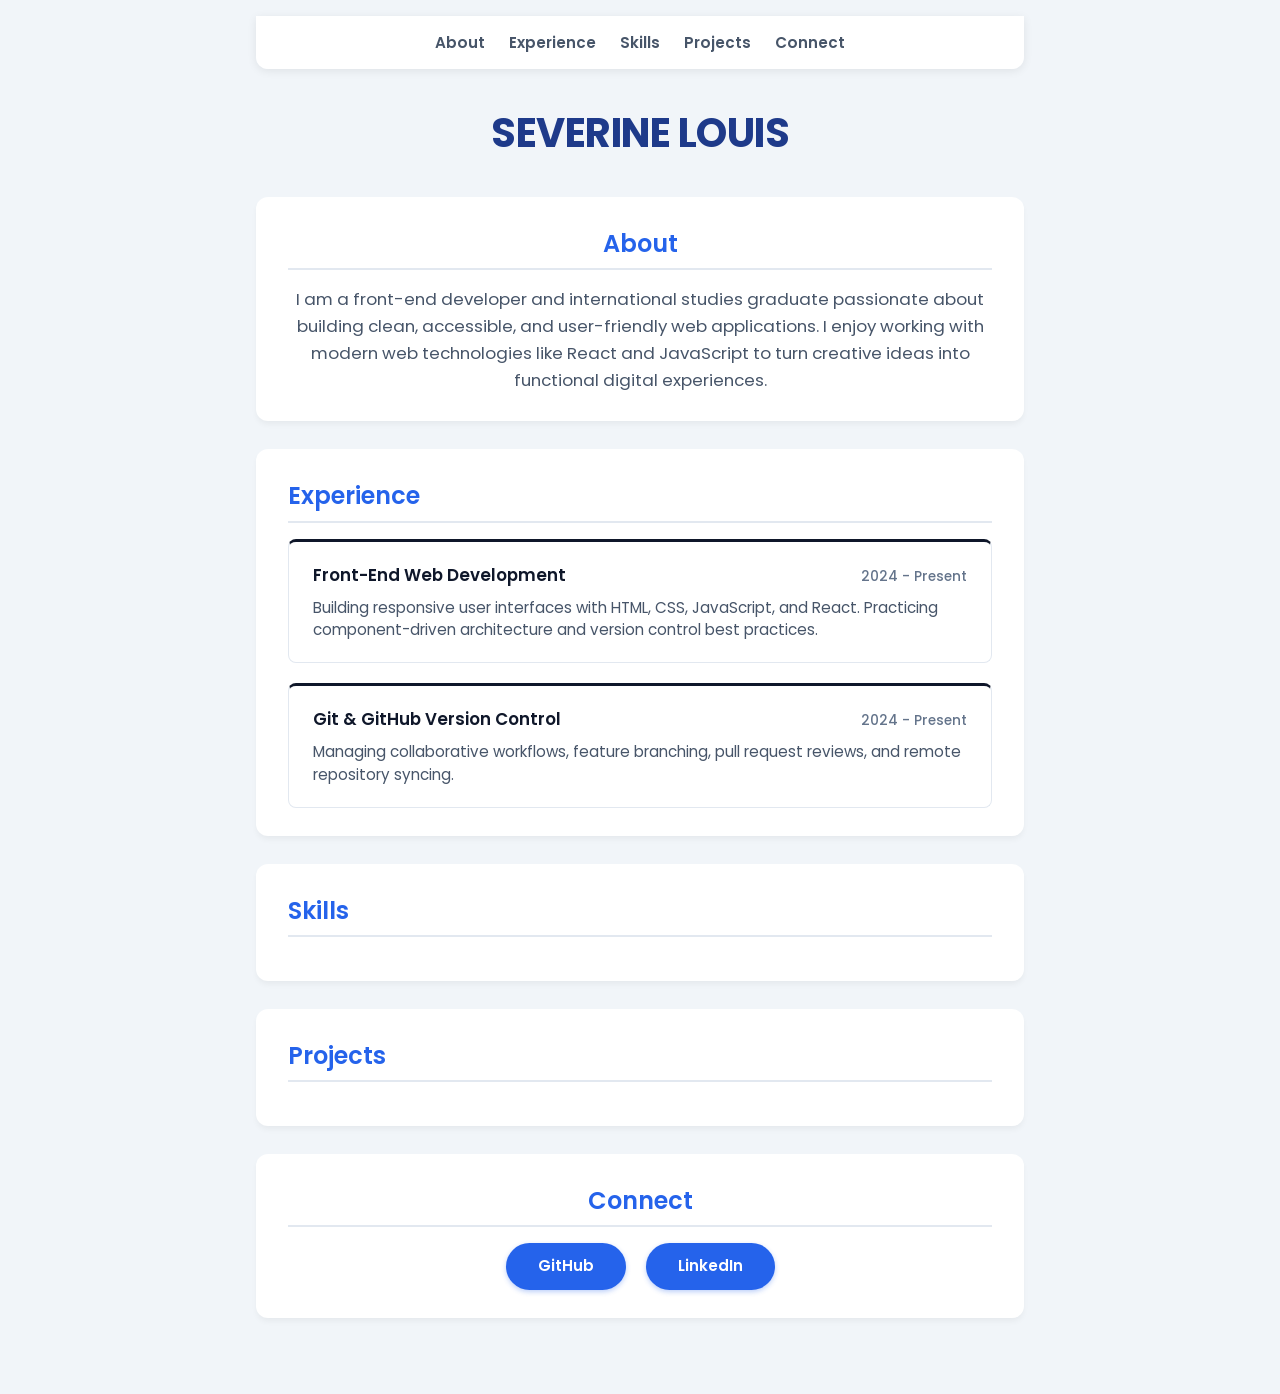
==== index.html @ 17b8cc05 "styling added" ====
<!doctype html>
<html lang="en">
  <head>
    <meta charset="UTF-8" />
    <meta name="viewport" content="width=device-width, initial-scale=1.0" />
    <meta
      name="description"
      content="Personal portfolio showcasing about me, coding experience, and connection links."
    />
    <meta
      name="keywords"
      content="Portfolio, Front-End Developer, JavaScript, Web Development"
    />
    <title>Severine Louis's Portfolio</title>
    
  
    <link rel="preconnect" href="https://fonts.googleapis.com" />
    <link rel="preconnect" href="https://fonts.gstatic.com" crossorigin />
    <link
      href="https://fonts.googleapis.com/css2?family=Poppins:ital,wght@0,300;0,400;0,500;0,600;0,700;1,400&display=swap"
      rel="stylesheet"
    />
    
    <link rel="stylesheet" href="css/index.css" />
  </head>
  <body>

  
    <header class="main-header">
      <nav class="navbar">
        <ul class="nav-links">
          <li><a href="#About">About</a></li>
          <li><a href="#Experience">Experience</a></li>
          <li><a href="#Skills">Skills</a></li>
          <li><a href="#Projects">Projects</a></li>
          <li><a href="#Connect">Connect</a></li>
        </ul>
      </nav>
    </header>

  
    <div class="hero-header">
      <h1>Severine Louis</h1>
    </div>

  
    <section id="About">
      <h2>About</h2>
      <p class="main-text">
        I am a front-end developer and international studies graduate passionate
        about building clean, accessible, and user-friendly web applications. I
        enjoy working with modern web technologies like React and JavaScript to
        turn creative ideas into functional digital experiences.
      </p>
    </section>


    <section id="Experience">
      <h2>Experience</h2>
      <ul class="experience-list">
        <li class="experience-card">
          <div class="job-header">
            <span class="job-title">Front-End Web Development</span>
            <span class="job-dates">2024 - Present</span>
          </div>
          <p class="job-description">
            Building responsive user interfaces with HTML, CSS, JavaScript, and React. Practicing component-driven architecture and version control best practices.
          </p>
        </li>
        <li class="experience-card">
          <div class="job-header">
            <span class="job-title">Git & GitHub Version Control</span>
            <span class="job-dates">2024 - Present</span>
          </div>
          <p class="job-description">
            Managing collaborative workflows, feature branching, pull request reviews, and remote repository syncing.
          </p>
        </li>
      </ul>
    </section>

   
    <section id="Skills">
      <h2>Skills</h2>
    </section>

   
    <section id="Projects">
      <h2>Projects</h2>
      <ul></ul>
    </section>

   
    <section id="Connect">
      <h2>Connect</h2>
      <ul class="connect-list">
        <li>
          <a href="https://github.com" target="_blank" rel="noopener noreferrer">GitHub</a>
        </li>
        <li>
          <a href="https://linkedin.com" target="_blank" rel="noopener noreferrer">LinkedIn</a>
        </li>
      </ul>
    </section>

  </body>
</html>
---- css/index.css ----
* {
  box-sizing: border-box;
  margin: 0;
  padding: 0;
}

html {
  scroll-behavior: smooth;
}

body {
  background-color: #f1f5f9;
  color: #334155;
  font-family: 'Poppins', sans-serif;
  line-height: 1.6;
  max-width: 800px;
  margin: 0 auto;
  padding: 1rem 1rem 3rem 1rem;
}


.main-header {
  position: sticky;
  top: 0;
  z-index: 100;
  background-color: rgba(255, 255, 255, 0.95);
  backdrop-filter: blur(8px);
  box-shadow: 0 2px 10px rgba(0, 0, 0, 0.08);
  border-radius: 0 0 12px 12px;
  margin-bottom: 2rem;
  padding: 0.85rem 1rem;
}

.nav-links {
  list-style: none;
  display: flex;
  justify-content: center;
  align-items: center;
  gap: 1.5rem;
  flex-wrap: wrap;
}

.nav-links a {
  text-decoration: none;
  color: #475569;
  font-weight: 600;
  font-size: 0.95rem;
  transition: color 0.2s ease;
}

.nav-links a:hover {
  color: #2563eb;
}


.hero-header {
  text-align: center;
  margin-bottom: 2rem;
}

h1 {
  font-size: 2.5rem;
  font-weight: 700;
  color: #1e3a8a;
  letter-spacing: -0.5px;
  text-transform: uppercase;
}

h2 {
  font-size: 1.5rem;
  font-weight: 600;
  color: #2563eb;
  margin-bottom: 1rem;
  border-bottom: 2px solid #e2e8f0;
  padding-bottom: 0.3rem;
}

section {
  background-color: #ffffff;
  padding: 1.75rem 2rem;
  border-radius: 12px;
  box-shadow: 0 4px 6px -1px rgba(0, 0, 0, 0.05);
  margin-bottom: 1.75rem;
}


#About {
  text-align: center;
}

#About p {
  color: #475569;
  font-size: 1.05rem;
}


.experience-list {
  list-style: none;
  display: flex;
  flex-direction: column;
  gap: 1.25rem;
}

.experience-card {
  background-color: #ffffff;
  border: 1px solid #e2e8f0;
  border-top: 3px solid #0f172a; /* Subtle dark slate top accent */
  padding: 1.25rem 1.5rem;
  border-radius: 8px;
  display: flex;
  flex-direction: column;
  gap: 0.5rem;
  transition: border-color 0.2s ease, box-shadow 0.2s ease;
}

.experience-card:hover {
  border-color: #cbd5e1;
  border-top-color: #2563eb;
  box-shadow: 0 4px 12px rgba(0, 0, 0, 0.05);
}

.job-header {
  display: flex;
  justify-content: space-between;
  align-items: baseline;
  flex-wrap: wrap;
  gap: 0.5rem;
}

.job-title {
  font-weight: 600;
  color: #0f172a;
  font-size: 1.05rem;
}

.job-dates {
  font-size: 0.85rem;
  font-weight: 500;
  color: #64748b; /* Clean text date, no background pill */
}

.job-description {
  color: #475569;
  font-size: 0.95rem;
  line-height: 1.5;
}


#Skills,
#Projects {
  min-height: 100px;
}


#Connect {
  text-align: center;
}

.connect-list {
  list-style: none;
  display: flex;
  justify-content: center;
  align-items: center;
  gap: 1.25rem;
  flex-wrap: wrap;
  margin-top: 0.5rem;
}

.connect-list a {
  display: inline-flex;
  align-items: center;
  justify-content: center;
  text-decoration: none;
  background-color: #2563eb;
  color: #ffffff;
  padding: 0.7rem 2rem;
  border-radius: 25px;
  font-weight: 600;
  font-size: 0.95rem;
  box-shadow: 0 2px 5px rgba(37, 99, 235, 0.3);
  transition: background-color 0.2s ease, transform 0.2s ease, box-shadow 0.2s ease;
}

.connect-list a:hover,
.connect-list a:focus {
  background-color: #1d4ed8;
  transform: translateY(-2px);
  box-shadow: 0 4px 10px rgba(29, 78, 216, 0.4);
}
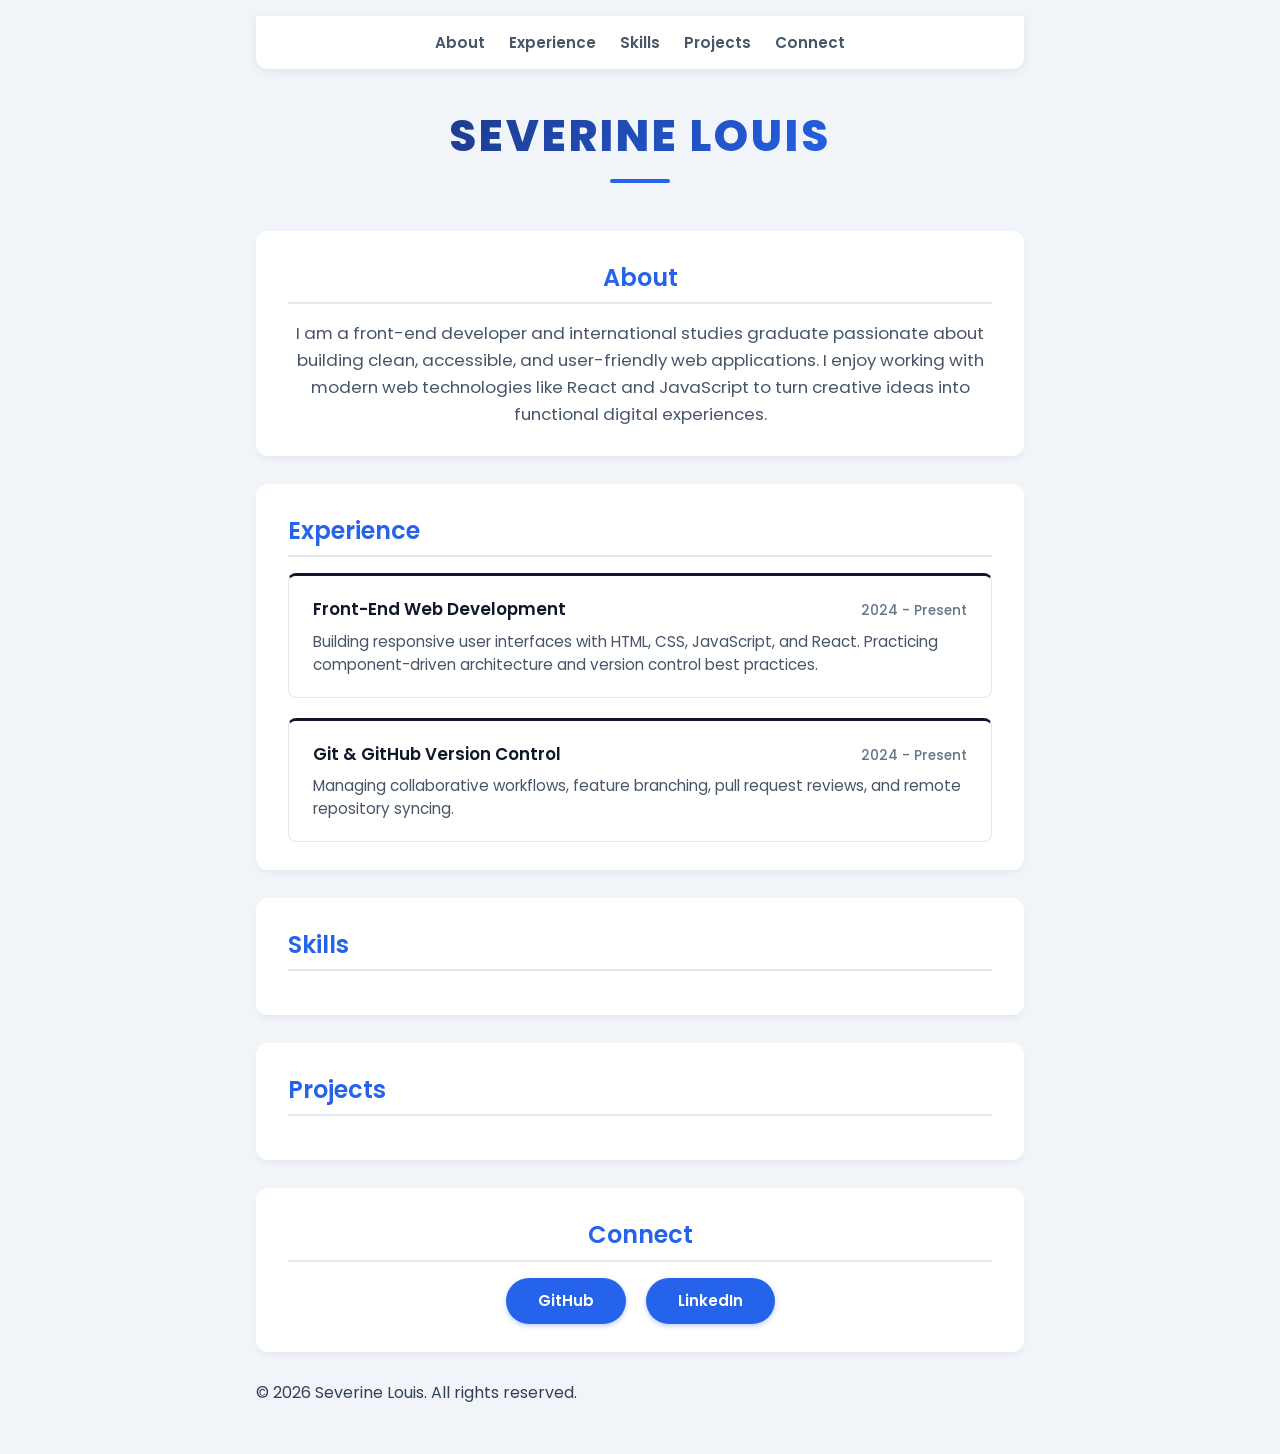
==== commit fb5ddead: "Initial footer and js setup" ====
--- a/index.html
+++ b/index.html
@@ -12,20 +12,17 @@
       content="Portfolio, Front-End Developer, JavaScript, Web Development"
     />
     <title>Severine Louis's Portfolio</title>
-    
-  
+
     <link rel="preconnect" href="https://fonts.googleapis.com" />
     <link rel="preconnect" href="https://fonts.gstatic.com" crossorigin />
     <link
       href="https://fonts.googleapis.com/css2?family=Poppins:ital,wght@0,300;0,400;0,500;0,600;0,700;1,400&display=swap"
       rel="stylesheet"
     />
-    
+
     <link rel="stylesheet" href="css/index.css" />
   </head>
   <body>
-
-  
     <header class="main-header">
       <nav class="navbar">
         <ul class="nav-links">
@@ -38,12 +35,10 @@
       </nav>
     </header>
 
-  
     <div class="hero-header">
       <h1>Severine Louis</h1>
     </div>
 
-  
     <section id="About">
       <h2>About</h2>
       <p class="main-text">
@@ -54,7 +49,6 @@
       </p>
     </section>
 
-
     <section id="Experience">
       <h2>Experience</h2>
       <ul class="experience-list">
@@ -64,7 +58,9 @@
             <span class="job-dates">2024 - Present</span>
           </div>
           <p class="job-description">
-            Building responsive user interfaces with HTML, CSS, JavaScript, and React. Practicing component-driven architecture and version control best practices.
+            Building responsive user interfaces with HTML, CSS, JavaScript, and
+            React. Practicing component-driven architecture and version control
+            best practices.
           </p>
         </li>
         <li class="experience-card">
@@ -73,35 +69,42 @@
             <span class="job-dates">2024 - Present</span>
           </div>
           <p class="job-description">
-            Managing collaborative workflows, feature branching, pull request reviews, and remote repository syncing.
+            Managing collaborative workflows, feature branching, pull request
+            reviews, and remote repository syncing.
           </p>
         </li>
       </ul>
     </section>
 
-   
     <section id="Skills">
       <h2>Skills</h2>
     </section>
 
-   
     <section id="Projects">
       <h2>Projects</h2>
       <ul></ul>
     </section>
 
-   
     <section id="Connect">
       <h2>Connect</h2>
       <ul class="connect-list">
         <li>
-          <a href="https://github.com" target="_blank" rel="noopener noreferrer">GitHub</a>
+          <a href="https://github.com" target="_blank" rel="noopener noreferrer"
+            >GitHub</a
+          >
         </li>
         <li>
-          <a href="https://linkedin.com" target="_blank" rel="noopener noreferrer">LinkedIn</a>
+          <a
+            href="https://linkedin.com"
+            target="_blank"
+            rel="noopener noreferrer"
+            >LinkedIn</a
+          >
         </li>
       </ul>
     </section>
 
+    <footer></footer>
+    <script src="js/index.js"></script>
   </body>
-</html>+</html>
--- a/css/index.css
+++ b/css/index.css
@@ -11,13 +11,12 @@
 body {
   background-color: #f1f5f9;
   color: #334155;
-  font-family: 'Poppins', sans-serif;
+  font-family: "Poppins", sans-serif;
   line-height: 1.6;
   max-width: 800px;
   margin: 0 auto;
   padding: 1rem 1rem 3rem 1rem;
 }
-
 
 .main-header {
   position: sticky;
@@ -52,18 +51,32 @@
   color: #2563eb;
 }
 
-
 .hero-header {
   text-align: center;
-  margin-bottom: 2rem;
+  margin: 1.5rem 0 2.5rem 0;
 }
 
 h1 {
-  font-size: 2.5rem;
-  font-weight: 700;
-  color: #1e3a8a;
-  letter-spacing: -0.5px;
+  font-size: 2.75rem;
+  font-weight: 800;
   text-transform: uppercase;
+  letter-spacing: 3px;
+  background: linear-gradient(135deg, #1e3a8a 0%, #2563eb 100%);
+  -webkit-background-clip: text;
+  -webkit-text-fill-color: transparent;
+  display: inline-block;
+  position: relative;
+  padding-bottom: 0.5rem;
+}
+
+h1::after {
+  content: "";
+  display: block;
+  width: 60px;
+  height: 4px;
+  background-color: #2563eb;
+  margin: 0.5rem auto 0 auto;
+  border-radius: 2px;
 }
 
 h2 {
@@ -83,7 +96,6 @@
   margin-bottom: 1.75rem;
 }
 
-
 #About {
   text-align: center;
 }
@@ -93,7 +105,6 @@
   font-size: 1.05rem;
 }
 
-
 .experience-list {
   list-style: none;
   display: flex;
@@ -104,13 +115,15 @@
 .experience-card {
   background-color: #ffffff;
   border: 1px solid #e2e8f0;
-  border-top: 3px solid #0f172a; /* Subtle dark slate top accent */
+  border-top: 3px solid #0f172a;
   padding: 1.25rem 1.5rem;
   border-radius: 8px;
   display: flex;
   flex-direction: column;
   gap: 0.5rem;
-  transition: border-color 0.2s ease, box-shadow 0.2s ease;
+  transition:
+    border-color 0.2s ease,
+    box-shadow 0.2s ease;
 }
 
 .experience-card:hover {
@@ -136,7 +149,7 @@
 .job-dates {
   font-size: 0.85rem;
   font-weight: 500;
-  color: #64748b; /* Clean text date, no background pill */
+  color: #64748b;
 }
 
 .job-description {
@@ -145,12 +158,10 @@
   line-height: 1.5;
 }
 
-
 #Skills,
 #Projects {
   min-height: 100px;
 }
-
 
 #Connect {
   text-align: center;
@@ -178,7 +189,10 @@
   font-weight: 600;
   font-size: 0.95rem;
   box-shadow: 0 2px 5px rgba(37, 99, 235, 0.3);
-  transition: background-color 0.2s ease, transform 0.2s ease, box-shadow 0.2s ease;
+  transition:
+    background-color 0.2s ease,
+    transform 0.2s ease,
+    box-shadow 0.2s ease;
 }
 
 .connect-list a:hover,
@@ -186,4 +200,4 @@
   background-color: #1d4ed8;
   transform: translateY(-2px);
   box-shadow: 0 4px 10px rgba(29, 78, 216, 0.4);
-}+}
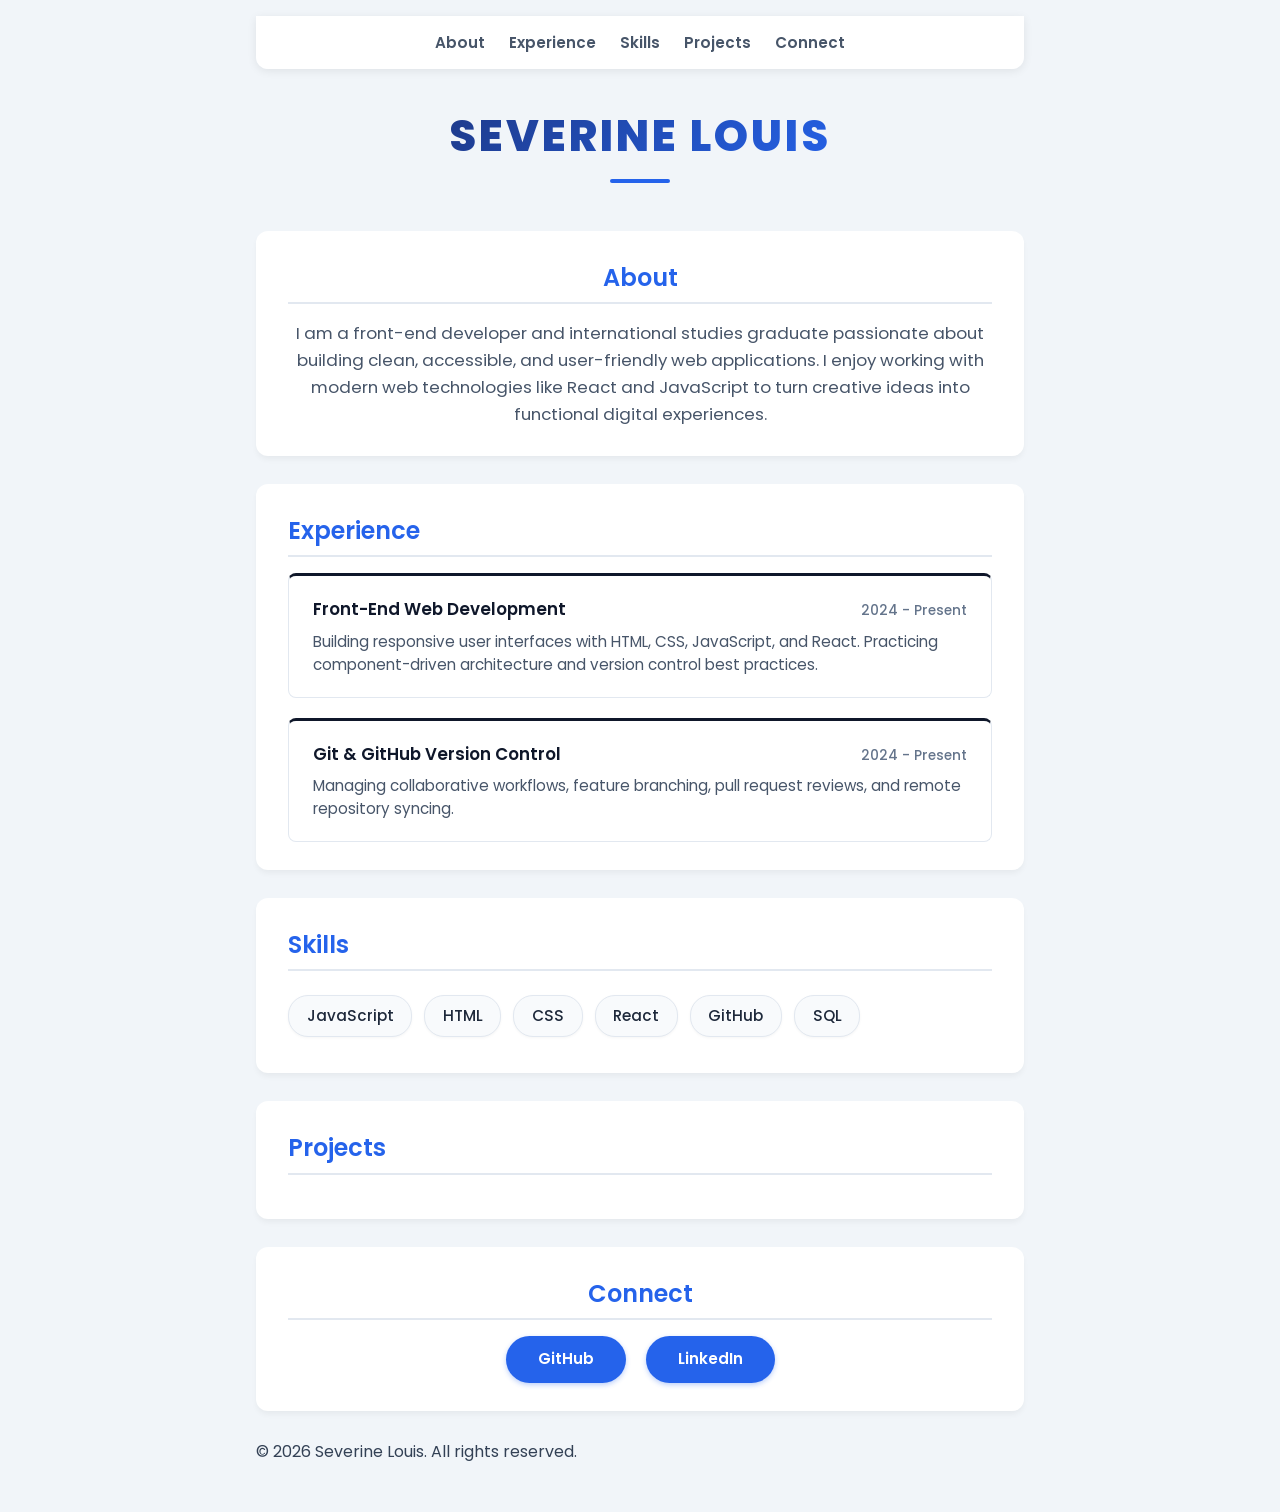
==== commit a25c9f74: "Created list of skills and styled" ====
--- a/index.html
+++ b/index.html
@@ -78,6 +78,7 @@
 
     <section id="Skills">
       <h2>Skills</h2>
+      <ul></ul>
     </section>
 
     <section id="Projects">
--- a/css/index.css
+++ b/css/index.css
@@ -163,6 +163,45 @@
   min-height: 100px;
 }
 
+#Skills ul {
+  list-style: none;
+  display: flex;
+  flex-wrap: wrap;
+  gap: 0.75rem;
+  padding: 0.5rem 0;
+}
+
+#Skills li {
+  background-color: #f8fafc;
+  color: #1e293b;
+  border: 1px solid #e2e8f0;
+  font-weight: 500;
+  font-size: 0.95rem;
+  padding: 0.5rem 1.1rem;
+  border-radius: 20px;
+  box-shadow: 0 1px 3px rgba(0, 0, 0, 0.04);
+  transition: all 0.2s ease;
+  cursor: default;
+}
+
+
+#Skills li:hover {
+  background-color: #2563eb;
+  color: #ffffff;
+  border-color: #2563eb;
+  transform: translateY(-2px);
+  box-shadow: 0 4px 8px rgba(37, 99, 235, 0.25);
+}
+
+
+
+
+
+
+
+
+
+
 #Connect {
   text-align: center;
 }
@@ -201,3 +240,7 @@
   transform: translateY(-2px);
   box-shadow: 0 4px 10px rgba(29, 78, 216, 0.4);
 }
+
+
+
+
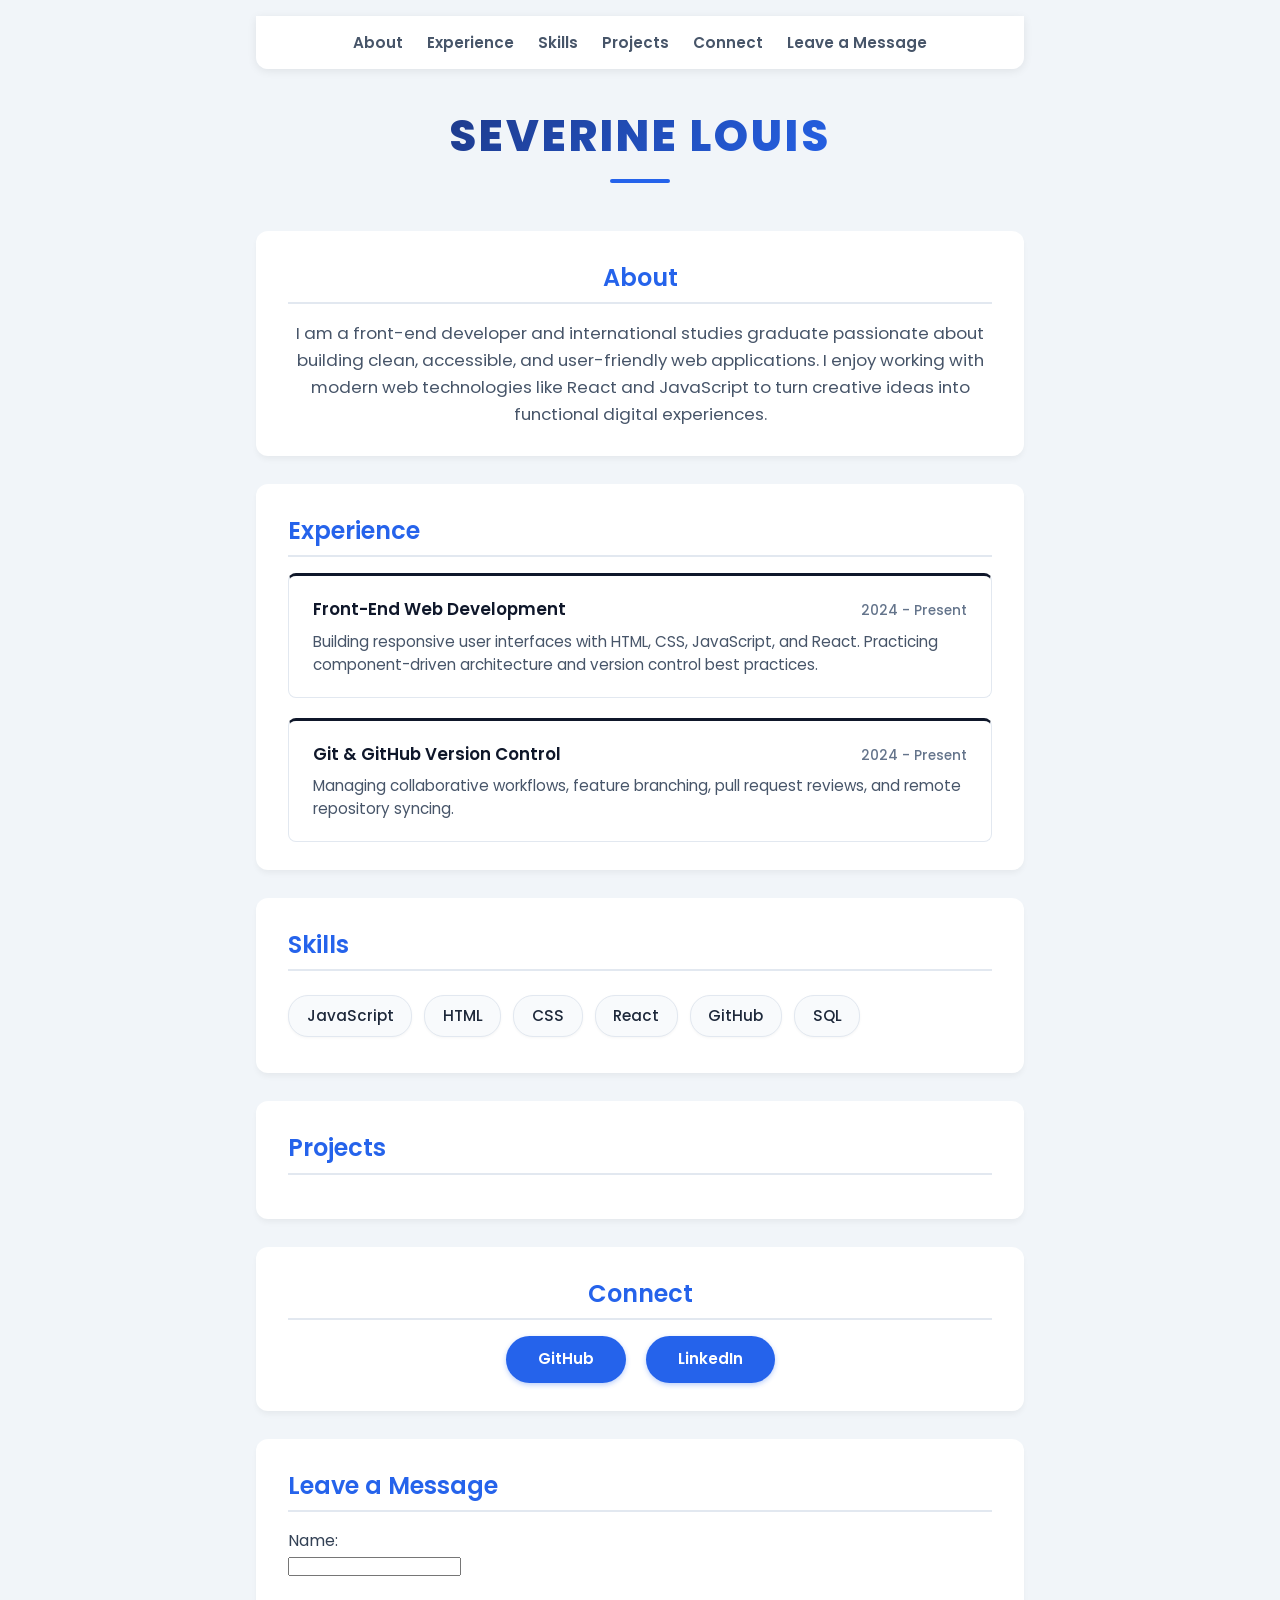
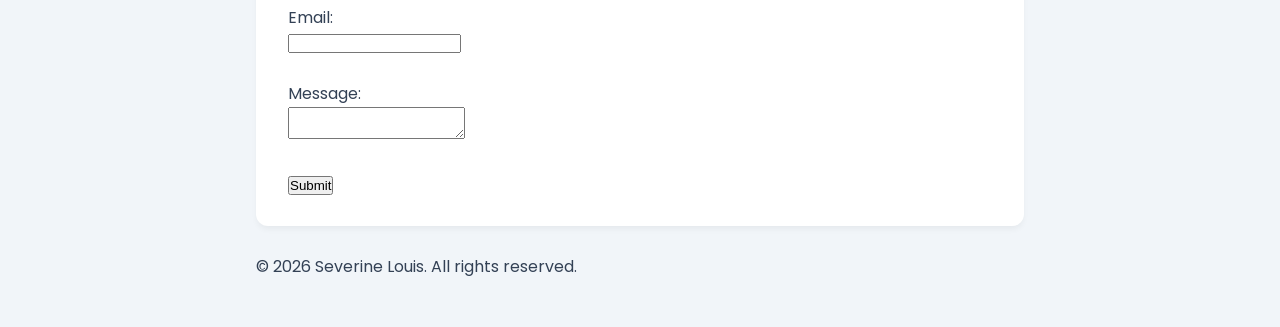
==== commit 0035b3e5: "Added new section with nav link and inputs" ====
--- a/index.html
+++ b/index.html
@@ -31,6 +31,7 @@
           <li><a href="#Skills">Skills</a></li>
           <li><a href="#Projects">Projects</a></li>
           <li><a href="#Connect">Connect</a></li>
+          <li><a href="#Leave-a-Message">Leave a Message</a></li>
         </ul>
       </nav>
     </header>
@@ -105,7 +106,23 @@
       </ul>
     </section>
 
+    <section id="Leave-a-Message">
+      <h2>Leave a Message</h2>
+      <form name="leave_message">
+        <label for="usersName">Name:</label><br />
+        <input type="text" id="usersName" name="usersName" required /><br /><br />
+
+        <label for="usersEmail">Email:</label><br />
+        <input type="email" id="usersEmail" name="usersEmail" required /><br /><br />
+
+        <label for="usersMessage">Message:</label><br />
+        <textarea id="usersMessage" name="usersMessage" required></textarea><br /><br />
+
+        <button type="submit">Submit</button>
+      </form>
+    </section>
+
     <footer></footer>
     <script src="js/index.js"></script>
   </body>
-</html>
+</html>
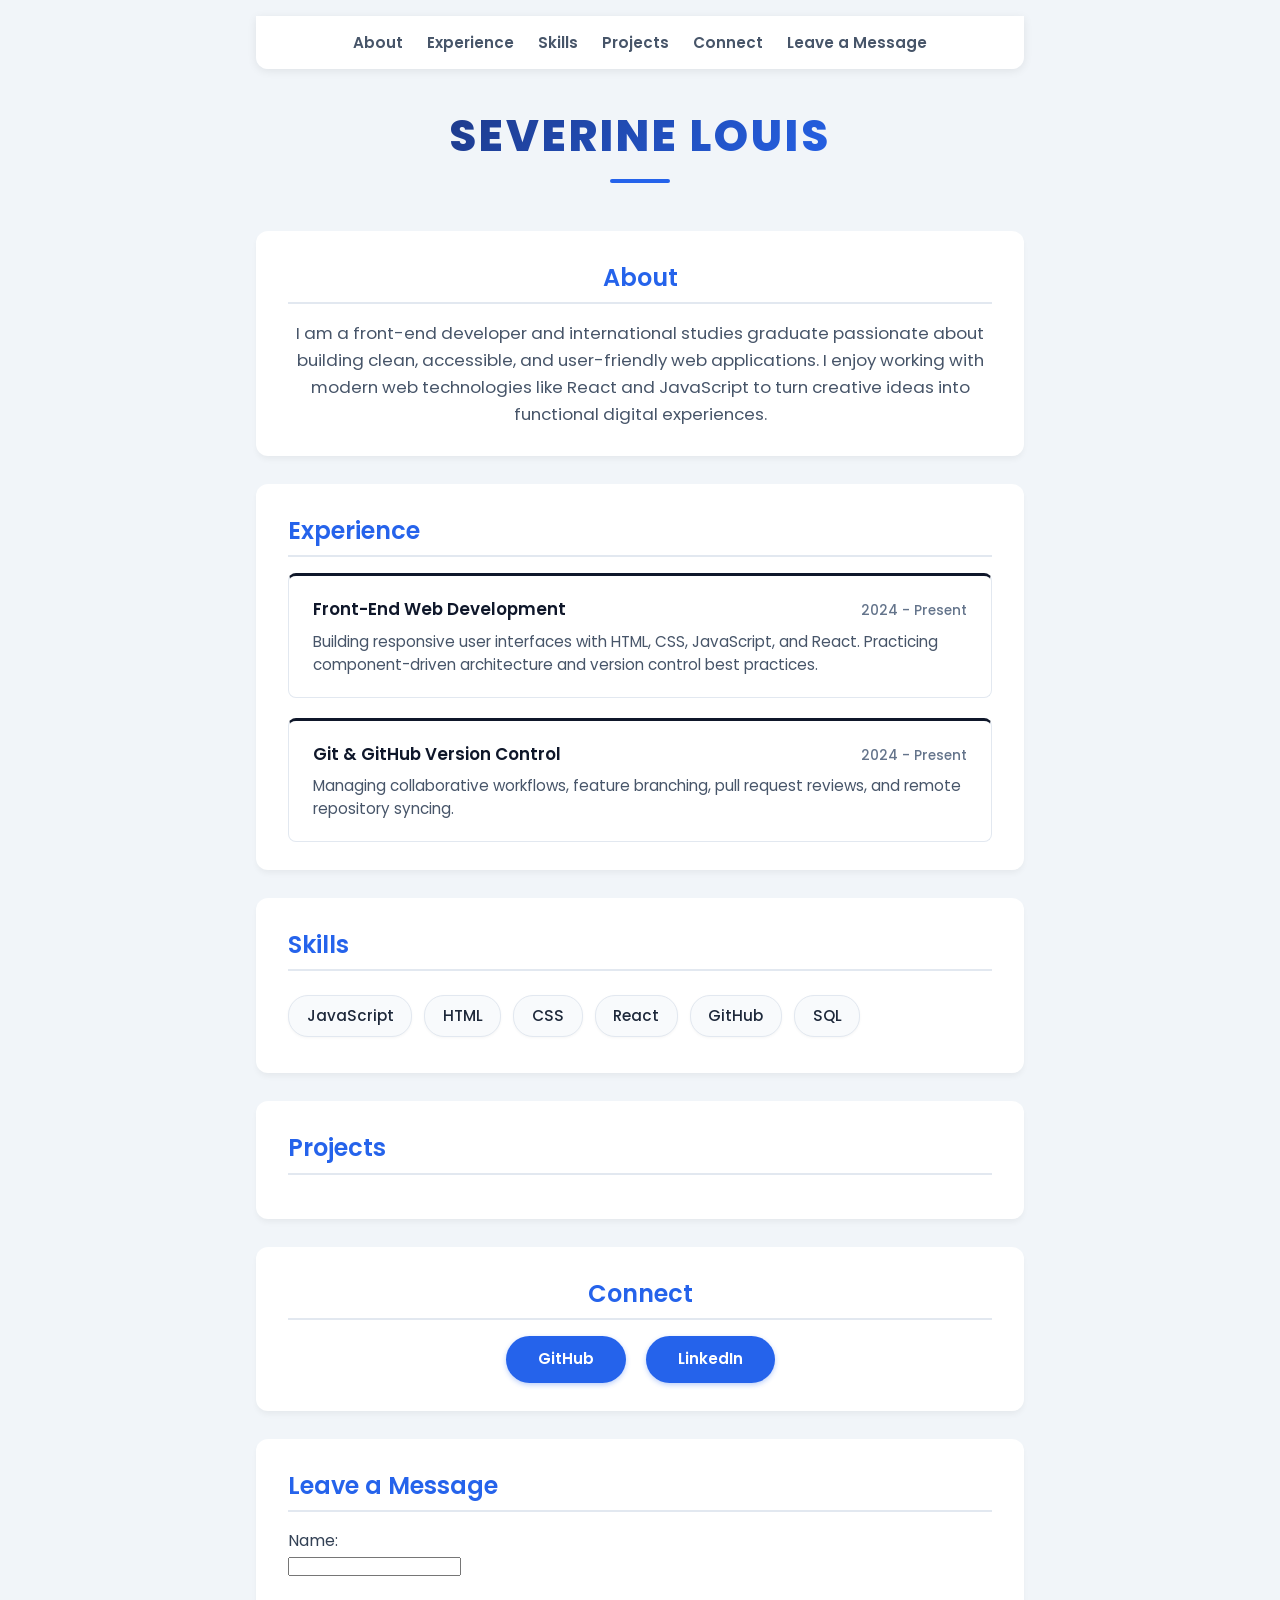
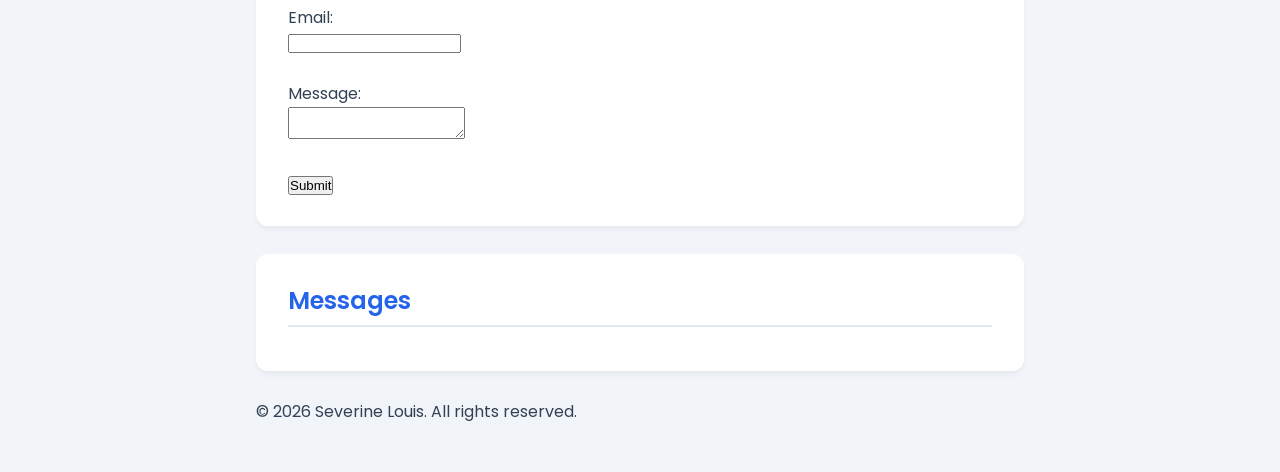
==== commit 1ea47d97: "created message list section" ====
--- a/index.html
+++ b/index.html
@@ -122,6 +122,11 @@
       </form>
     </section>
 
+    <section id="messages">
+      <h2>Messages</h2>
+      <ul></ul>
+    </section>
+
     <footer></footer>
     <script src="js/index.js"></script>
   </body>
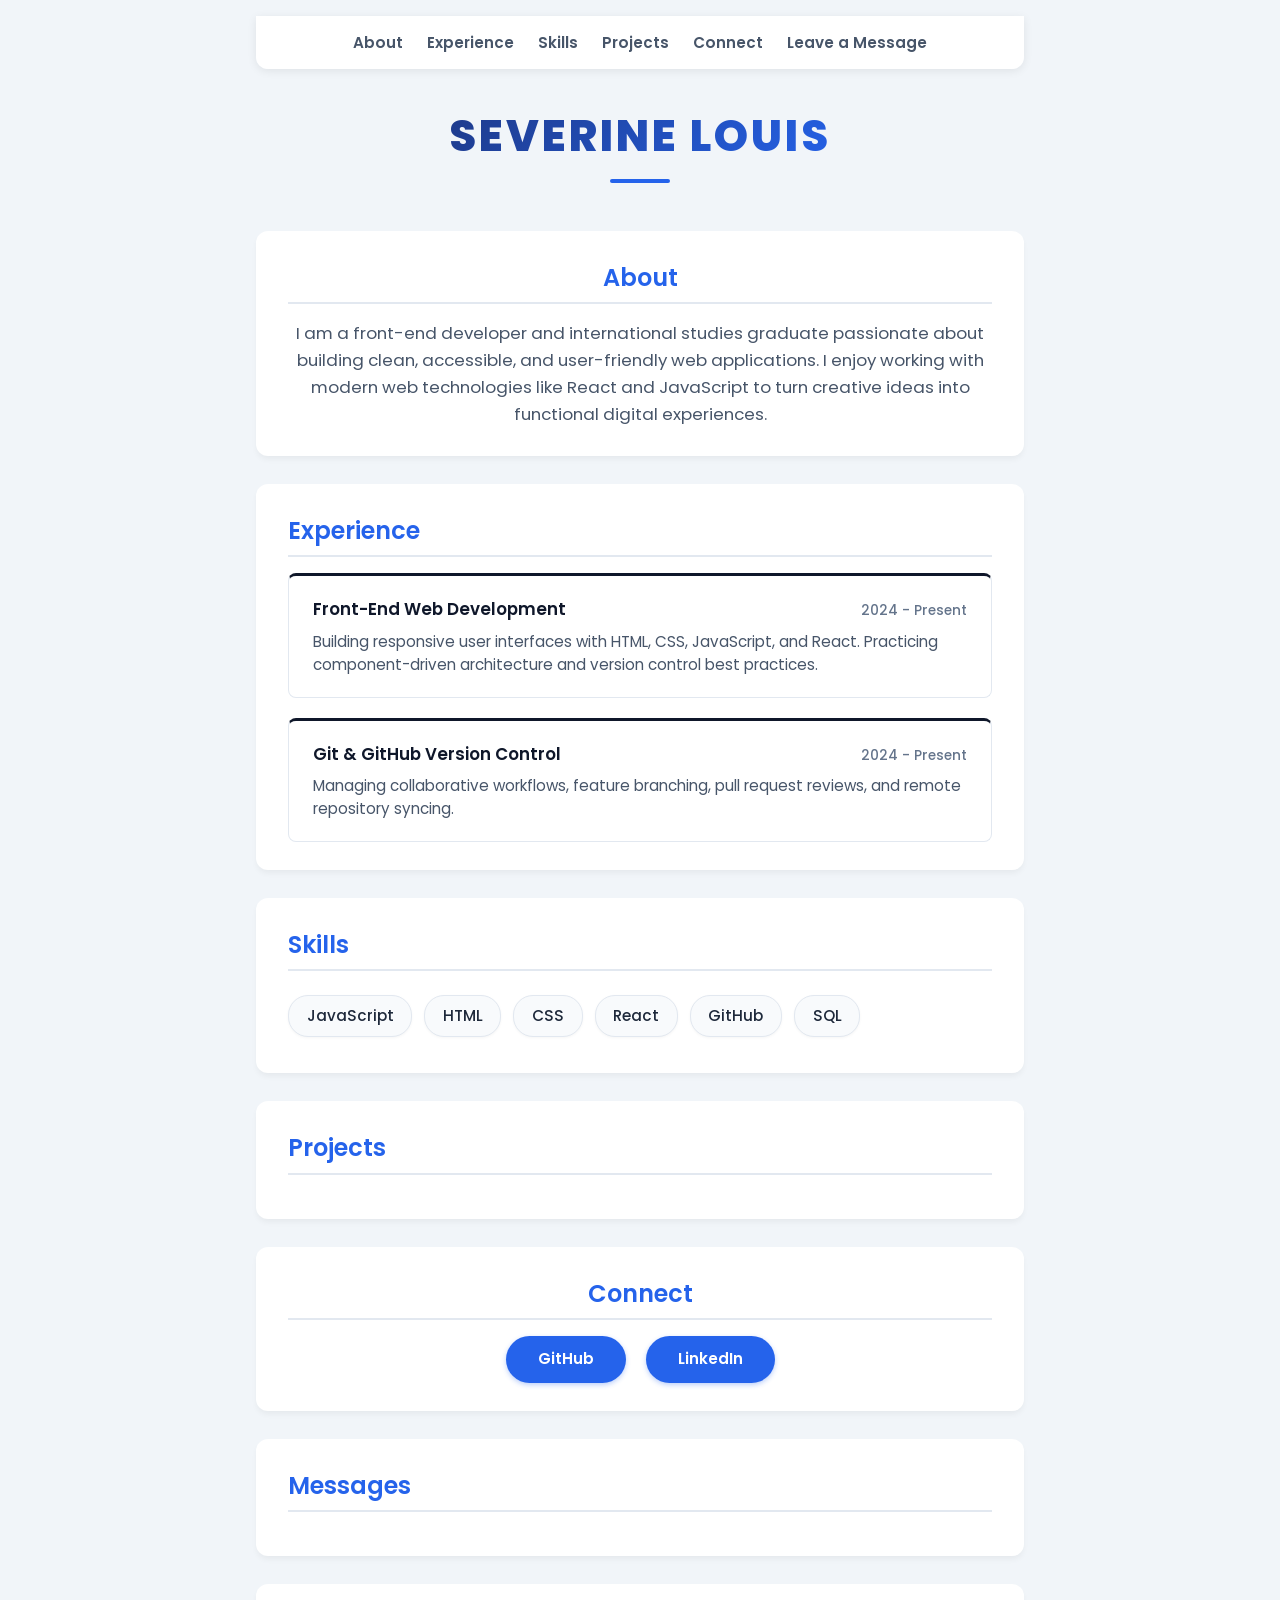
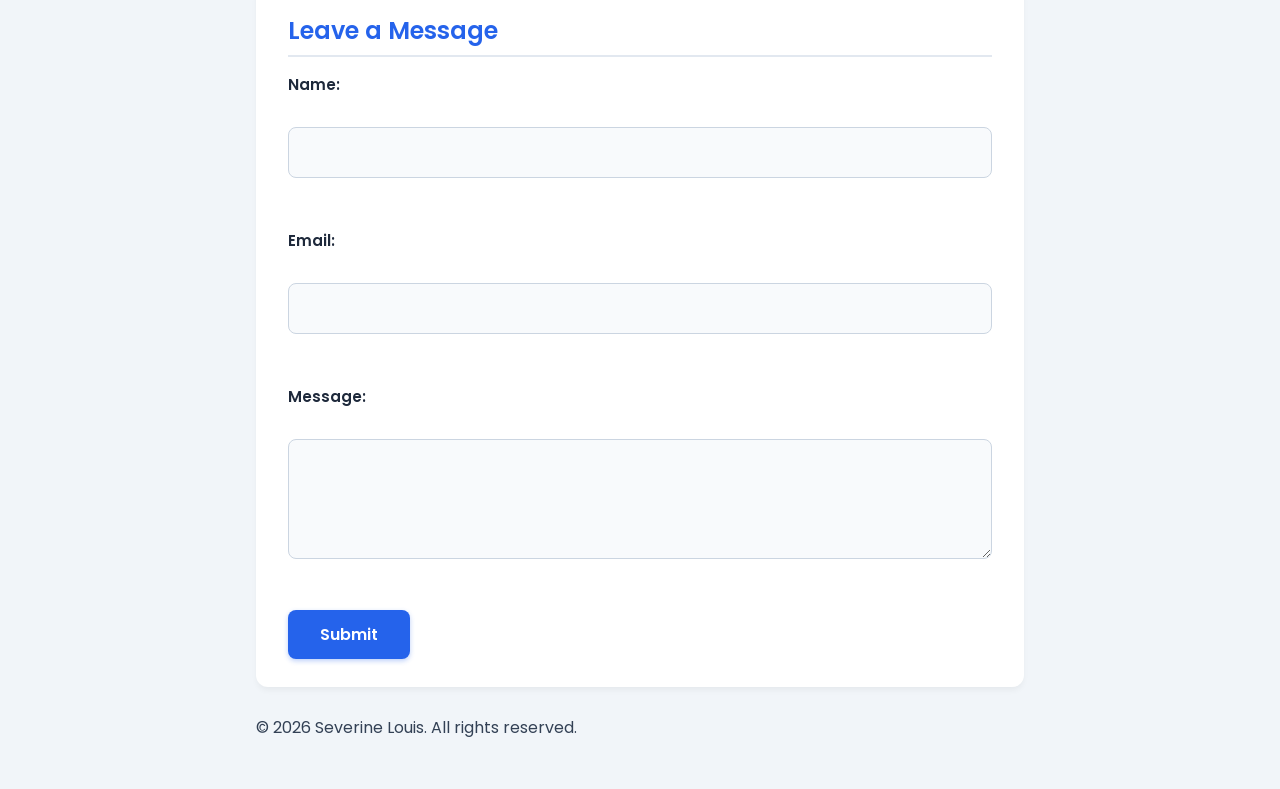
==== commit 0d52933e: "Fixed airhub's structure issue" ====
--- a/index.html
+++ b/index.html
@@ -106,6 +106,13 @@
       </ul>
     </section>
 
+  
+    <section id="messages">
+      <h2>Messages</h2>
+      <ul></ul>
+    </section>
+
+   
     <section id="Leave-a-Message">
       <h2>Leave a Message</h2>
       <form name="leave_message">
@@ -122,11 +129,6 @@
       </form>
     </section>
 
-    <section id="messages">
-      <h2>Messages</h2>
-      <ul></ul>
-    </section>
-
     <footer></footer>
     <script src="js/index.js"></script>
   </body>
--- a/css/index.css
+++ b/css/index.css
@@ -184,7 +184,6 @@
   cursor: default;
 }
 
-
 #Skills li:hover {
   background-color: #2563eb;
   color: #ffffff;
@@ -192,15 +191,6 @@
   transform: translateY(-2px);
   box-shadow: 0 4px 8px rgba(37, 99, 235, 0.25);
 }
-
-
-
-
-
-
-
-
-
 
 #Connect {
   text-align: center;
@@ -243,4 +233,143 @@
 
 
 
-
+#Leave-a-Message form {
+  display: flex;
+  flex-direction: column;
+}
+
+#Leave-a-Message label {
+  font-weight: 600;
+  font-size: 0.95rem;
+  color: #1e293b;
+  margin-bottom: 0.25rem;
+}
+
+#Leave-a-Message input[type="text"],
+#Leave-a-Message input[type="email"],
+#Leave-a-Message textarea {
+  width: 100%;
+  font-family: inherit;
+  font-size: 1rem;
+  padding: 0.75rem 1rem;
+  border: 1px solid #cbd5e1;
+  border-radius: 8px;
+  background-color: #f8fafc;
+  color: #0f172a;
+  transition: border-color 0.2s ease, box-shadow 0.2s ease;
+}
+
+#Leave-a-Message input[type="text"]:focus,
+#Leave-a-Message input[type="email"]:focus,
+#Leave-a-Message textarea:focus {
+  outline: none;
+  border-color: #2563eb;
+  background-color: #ffffff;
+  box-shadow: 0 0 0 3px rgba(37, 99, 235, 0.15);
+}
+
+#Leave-a-Message textarea {
+  min-height: 120px;
+  resize: vertical;
+}
+
+#Leave-a-Message button[type="submit"] {
+  align-self: flex-start;
+  min-height: 48px;
+  padding: 0.75rem 2rem;
+  font-family: inherit;
+  font-size: 1rem;
+  font-weight: 600;
+  color: #ffffff;
+  background-color: #2563eb;
+  border: none;
+  border-radius: 8px;
+  cursor: pointer;
+  box-shadow: 0 2px 5px rgba(37, 99, 235, 0.3);
+  transition: background-color 0.2s ease, transform 0.2s ease, box-shadow 0.2s ease;
+}
+
+#Leave-a-Message button[type="submit"]:hover,
+#Leave-a-Message button[type="submit"]:focus {
+  background-color: #1d4ed8;
+  transform: translateY(-2px);
+  box-shadow: 0 4px 10px rgba(29, 78, 216, 0.4);
+}
+
+
+#messages ul {
+  list-style: none;
+  display: flex;
+  flex-direction: column;
+  gap: 1rem;
+}
+
+#messages li {
+  background-color: #f8fafc;
+  border: 1px solid #e2e8f0;
+  border-left: 4px solid #2563eb;
+  padding: 1rem 1.25rem;
+  border-radius: 8px;
+  display: flex;
+  justify-content: space-between;
+  align-items: center;
+  flex-wrap: wrap;
+  gap: 0.75rem;
+}
+
+#messages li a {
+  color: #2563eb;
+  font-weight: 600;
+  text-decoration: none;
+}
+
+#messages li a:hover {
+  text-decoration: underline;
+}
+
+#messages li span {
+  color: #334155;
+  flex: 1 1 200px;
+}
+
+#messages li button {
+  min-height: 38px;
+  padding: 0.4rem 1rem;
+  font-family: inherit;
+  font-size: 0.85rem;
+  font-weight: 600;
+  color: #ef4444;
+  background-color: #fef2f2;
+  border: 1px solid #fca5a5;
+  border-radius: 6px;
+  cursor: pointer;
+  transition: background-color 0.2s ease, color 0.2s ease;
+}
+
+#messages li button:hover,
+#messages li button:focus {
+  background-color: #ef4444;
+  color: #ffffff;
+  border-color: #ef4444;
+}
+
+
+
+@media (max-width: 600px) {
+  section {
+    padding: 1.25rem 1rem;
+  }
+
+  #Leave-a-Message button[type="submit"] {
+    width: 100%;
+  }
+
+  #messages li {
+    flex-direction: column;
+    align-items: flex-start;
+  }
+
+  #messages li button {
+    align-self: flex-end;
+  }
+}
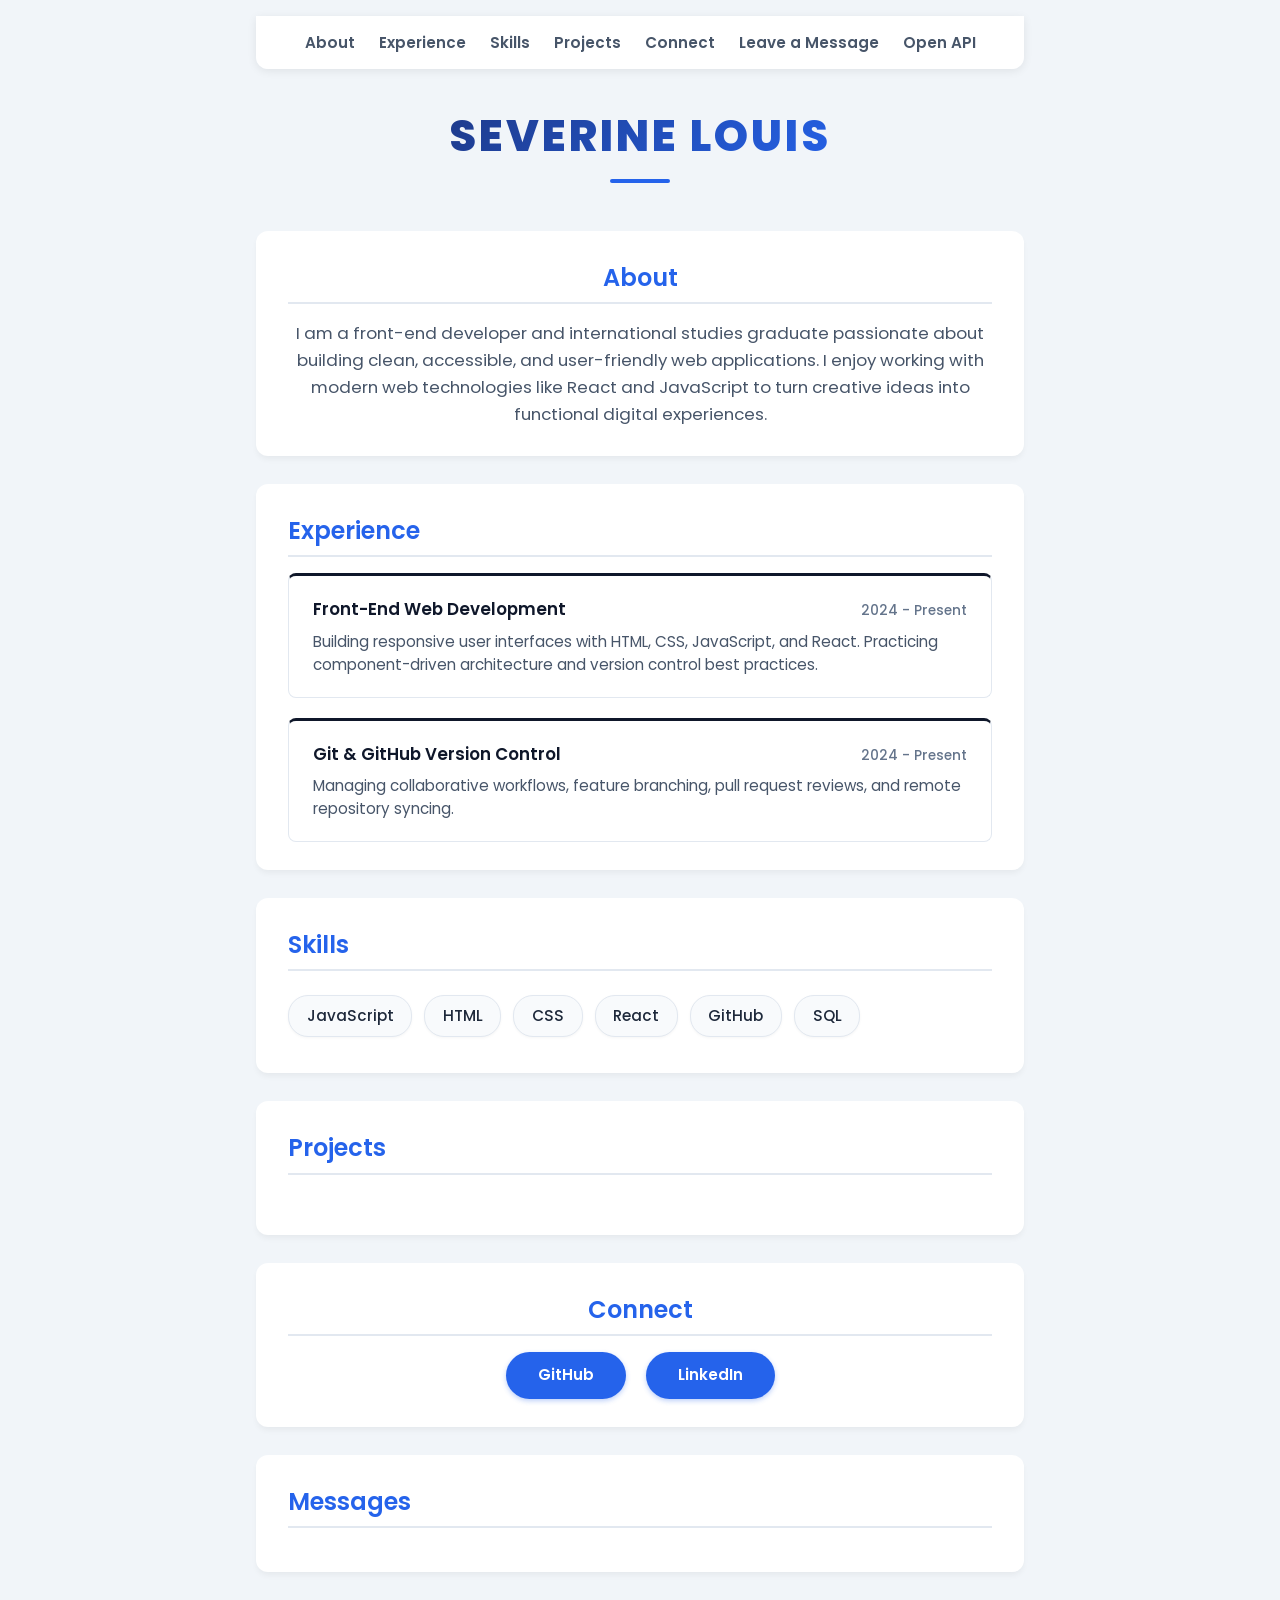
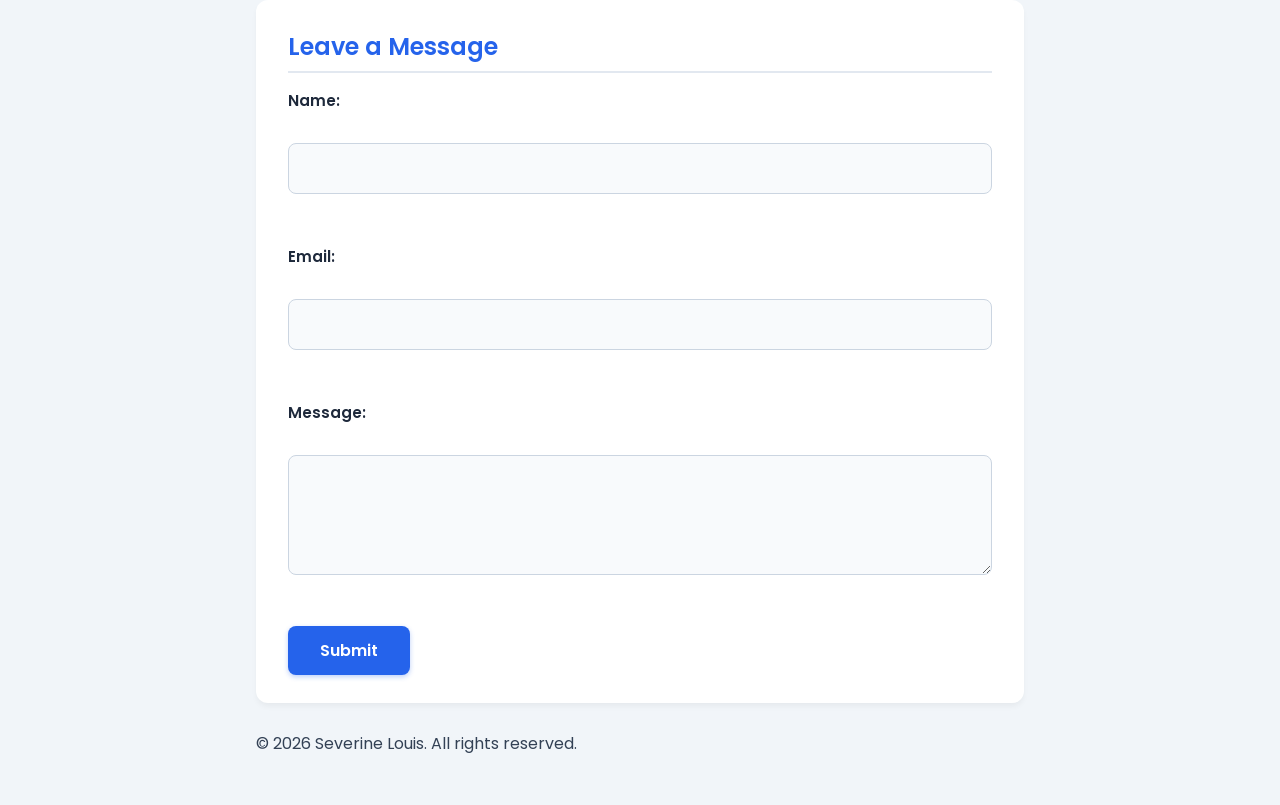
==== commit 50f51e2c: "Added nav link to Open API page" ====
--- a/index.html
+++ b/index.html
@@ -11,7 +11,7 @@
       name="keywords"
       content="Portfolio, Front-End Developer, JavaScript, Web Development"
     />
-    <title>Severine Louis's Portfolio</title>
+    <title>Severine's Portfolio</title>
 
     <link rel="preconnect" href="https://fonts.googleapis.com" />
     <link rel="preconnect" href="https://fonts.gstatic.com" crossorigin />
@@ -32,6 +32,7 @@
           <li><a href="#Projects">Projects</a></li>
           <li><a href="#Connect">Connect</a></li>
           <li><a href="#Leave-a-Message">Leave a Message</a></li>
+          <li><a href="openapi.html">Open API</a></li>
         </ul>
       </nav>
     </header>
@@ -106,13 +107,11 @@
       </ul>
     </section>
 
-  
     <section id="messages">
       <h2>Messages</h2>
       <ul></ul>
     </section>
 
-   
     <section id="Leave-a-Message">
       <h2>Leave a Message</h2>
       <form name="leave_message">
--- a/css/index.css
+++ b/css/index.css
@@ -192,6 +192,41 @@
   box-shadow: 0 4px 8px rgba(37, 99, 235, 0.25);
 }
 
+#Projects ul {
+  list-style: none;
+  display: flex;
+  flex-wrap: wrap;
+  gap: 1rem;
+  padding: 0.5rem 0;
+}
+
+#Projects li {
+  background-color: #f8fafc;
+  color: #0f172a;
+  border: 1px solid #e2e8f0;
+  border-top: 3px solid #2563eb;
+  font-weight: 600;
+  font-size: 0.95rem;
+  padding: 1rem 1.25rem;
+  border-radius: 8px;
+  box-shadow: 0 2px 4px rgba(0, 0, 0, 0.04);
+  flex: 1 1 calc(50% - 1rem);
+  display: flex;
+  align-items: center;
+  word-break: break-word;
+  transition:
+    transform 0.2s ease,
+    box-shadow 0.2s ease,
+    border-color 0.2s ease;
+}
+
+#Projects li:hover {
+  transform: translateY(-2px);
+  border-color: #cbd5e1;
+  border-top-color: #1d4ed8;
+  box-shadow: 0 6px 12px rgba(0, 0, 0, 0.08);
+}
+
 #Connect {
   text-align: center;
 }
@@ -230,8 +265,6 @@
   transform: translateY(-2px);
   box-shadow: 0 4px 10px rgba(29, 78, 216, 0.4);
 }
-
-
 
 #Leave-a-Message form {
   display: flex;
@@ -256,7 +289,9 @@
   border-radius: 8px;
   background-color: #f8fafc;
   color: #0f172a;
-  transition: border-color 0.2s ease, box-shadow 0.2s ease;
+  transition:
+    border-color 0.2s ease,
+    box-shadow 0.2s ease;
 }
 
 #Leave-a-Message input[type="text"]:focus,
@@ -286,7 +321,10 @@
   border-radius: 8px;
   cursor: pointer;
   box-shadow: 0 2px 5px rgba(37, 99, 235, 0.3);
-  transition: background-color 0.2s ease, transform 0.2s ease, box-shadow 0.2s ease;
+  transition:
+    background-color 0.2s ease,
+    transform 0.2s ease,
+    box-shadow 0.2s ease;
 }
 
 #Leave-a-Message button[type="submit"]:hover,
@@ -295,7 +333,6 @@
   transform: translateY(-2px);
   box-shadow: 0 4px 10px rgba(29, 78, 216, 0.4);
 }
-
 
 #messages ul {
   list-style: none;
@@ -343,7 +380,9 @@
   border: 1px solid #fca5a5;
   border-radius: 6px;
   cursor: pointer;
-  transition: background-color 0.2s ease, color 0.2s ease;
+  transition:
+    background-color 0.2s ease,
+    color 0.2s ease;
 }
 
 #messages li button:hover,
@@ -353,13 +392,15 @@
   border-color: #ef4444;
 }
 
-
-
 @media (max-width: 600px) {
   section {
     padding: 1.25rem 1rem;
   }
 
+  #Projects li {
+    flex: 1 1 100%;
+  }
+
   #Leave-a-Message button[type="submit"] {
     width: 100%;
   }
@@ -372,4 +413,4 @@
   #messages li button {
     align-self: flex-end;
   }
-}+}
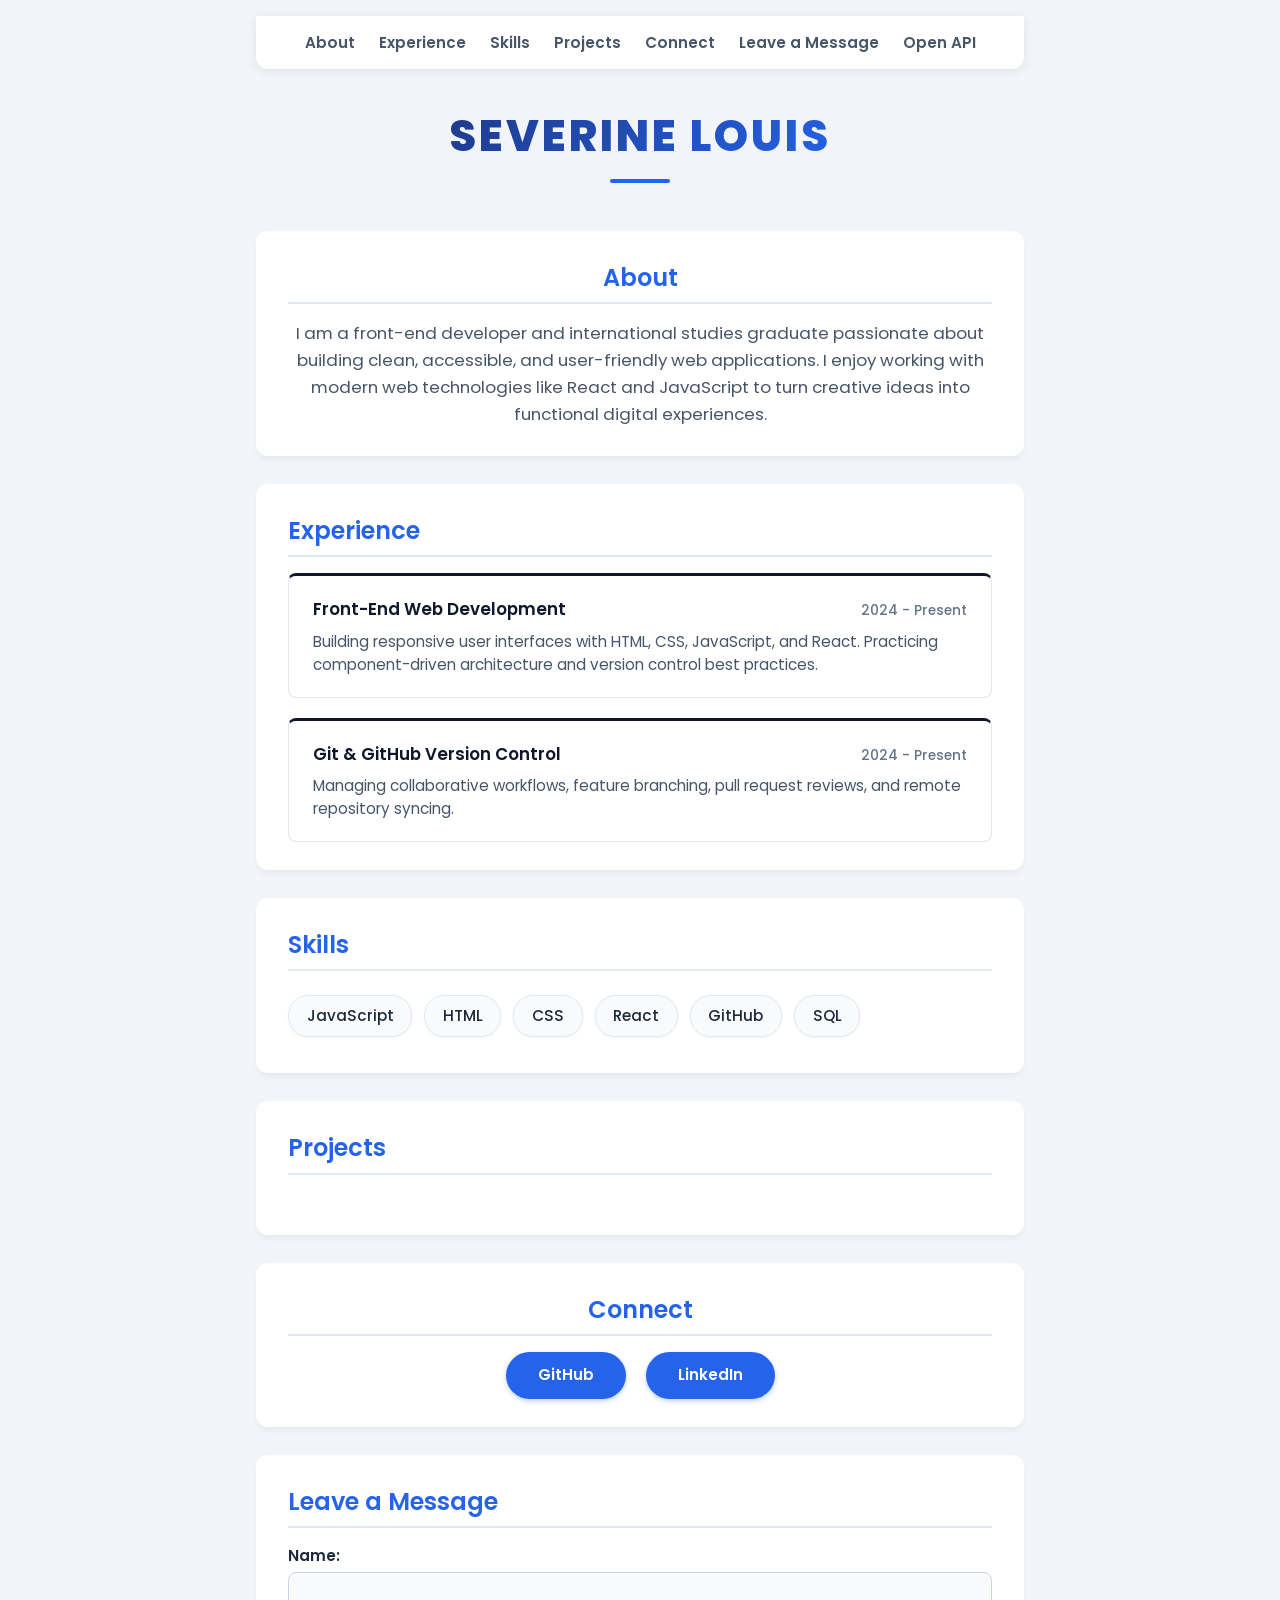
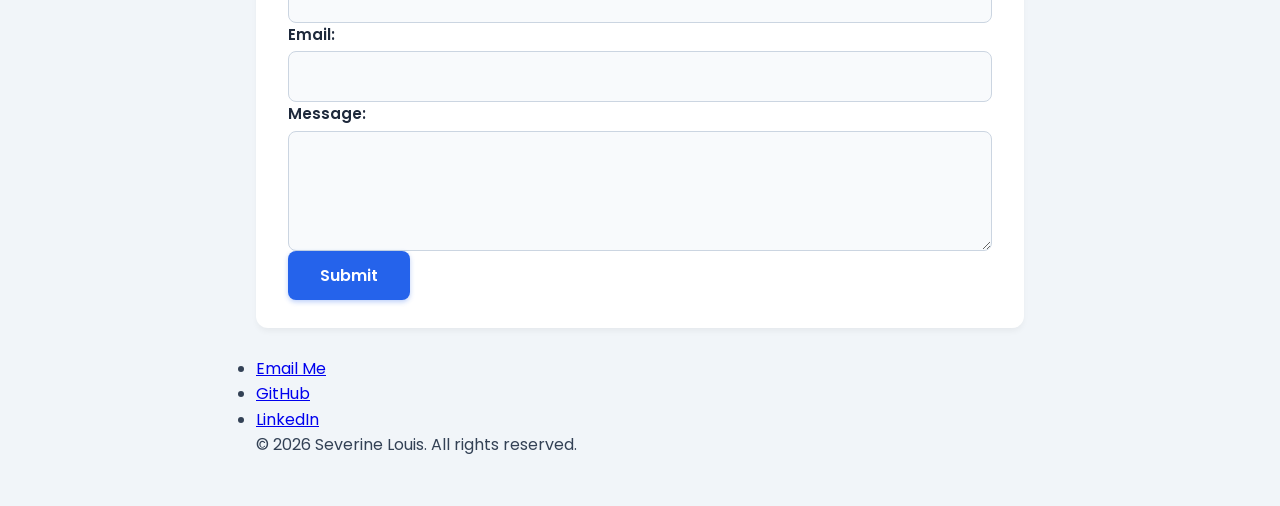
==== commit 65a53881: "added social links to footer" ====
--- a/index.html
+++ b/index.html
@@ -92,7 +92,7 @@
       <h2>Connect</h2>
       <ul class="connect-list">
         <li>
-          <a href="https://github.com" target="_blank" rel="noopener noreferrer"
+          <a href="https://github.com/Slouis07" target="_blank" rel="noopener noreferrer"
             >GitHub</a
           >
         </li>
@@ -107,7 +107,7 @@
       </ul>
     </section>
 
-    <section id="messages">
+    <section id="messages" style="display: none;">
       <h2>Messages</h2>
       <ul></ul>
     </section>
@@ -115,20 +115,26 @@
     <section id="Leave-a-Message">
       <h2>Leave a Message</h2>
       <form name="leave_message">
-        <label for="usersName">Name:</label><br />
-        <input type="text" id="usersName" name="usersName" required /><br /><br />
+        <label for="usersName">Name:</label>
+        <input type="text" id="usersName" name="usersName" required />
 
-        <label for="usersEmail">Email:</label><br />
-        <input type="email" id="usersEmail" name="usersEmail" required /><br /><br />
+        <label for="usersEmail">Email:</label>
+        <input type="email" id="usersEmail" name="usersEmail" required />
 
-        <label for="usersMessage">Message:</label><br />
-        <textarea id="usersMessage" name="usersMessage" required></textarea><br /><br />
+        <label for="usersMessage">Message:</label>
+        <textarea id="usersMessage" name="usersMessage" required></textarea>
 
         <button type="submit">Submit</button>
       </form>
     </section>
 
-    <footer></footer>
+    <footer>
+      <ul class="footer-links">
+        <li><a href="mailto:severinelouiscontact@gmail.com">Email Me</a></li>
+        <li><a href="https://github.com/Slouis07" target="_blank" rel="noopener noreferrer">GitHub</a></li>
+        <li><a href="http://www.linkedin.com/in/severine-louis-" target="_blank" rel="noopener noreferrer">LinkedIn</a></li>
+      </ul>
+    </footer>
     <script src="js/index.js"></script>
   </body>
 </html>
--- a/css/index.css
+++ b/css/index.css
@@ -414,3 +414,102 @@
     align-self: flex-end;
   }
 }
+
+
+
+.api-btn-container {
+  display: flex;
+  gap: 1rem;
+  justify-content: center;
+  flex-wrap: wrap;
+  margin-top: 1rem;
+}
+
+.api-btn {
+  min-height: 48px;
+  padding: 0.75rem 1.5rem;
+  font-family: inherit;
+  font-size: 0.95rem;
+  font-weight: 600;
+  color: #ffffff;
+  background-color: #2563eb;
+  border: none;
+  border-radius: 8px;
+  cursor: pointer;
+  box-shadow: 0 2px 5px rgba(37, 99, 235, 0.3);
+  transition:
+    background-color 0.2s ease,
+    transform 0.2s ease,
+    box-shadow 0.2s ease;
+}
+
+.api-btn:hover,
+.api-btn:focus {
+  background-color: #1d4ed8;
+  transform: translateY(-2px);
+  box-shadow: 0 4px 10px rgba(29, 78, 216, 0.4);
+}
+
+.placeholder-text {
+  text-align: center;
+  color: #64748b;
+  font-style: italic;
+  padding: 1rem 0;
+}
+
+.error-text {
+  text-align: center;
+  color: #ef4444;
+  font-weight: 500;
+  padding: 1rem 0;
+}
+
+.api-data-list {
+  list-style: none;
+  display: flex;
+  flex-wrap: wrap;
+  gap: 1rem;
+  padding: 0.5rem 0;
+}
+
+.api-card {
+  background-color: #f8fafc;
+  color: #0f172a;
+  border: 1px solid #e2e8f0;
+  border-top: 3px solid #2563eb;
+  padding: 1.25rem;
+  border-radius: 8px;
+  box-shadow: 0 2px 4px rgba(0, 0, 0, 0.04);
+  flex: 1 1 calc(50% - 1rem);
+  display: flex;
+  flex-direction: column;
+  gap: 0.5rem;
+  transition:
+    transform 0.2s ease,
+    box-shadow 0.2s ease;
+}
+
+.api-card:hover {
+  transform: translateY(-2px);
+  box-shadow: 0 6px 12px rgba(0, 0, 0, 0.08);
+}
+
+.api-card h3 {
+  font-size: 1.1rem;
+  color: #1e3a8a;
+}
+
+.api-card p {
+  font-size: 0.9rem;
+  color: #475569;
+}
+
+@media (max-width: 600px) {
+  .api-card {
+    flex: 1 1 100%;
+  }
+
+  .api-btn {
+    width: 100%;
+  }
+}
